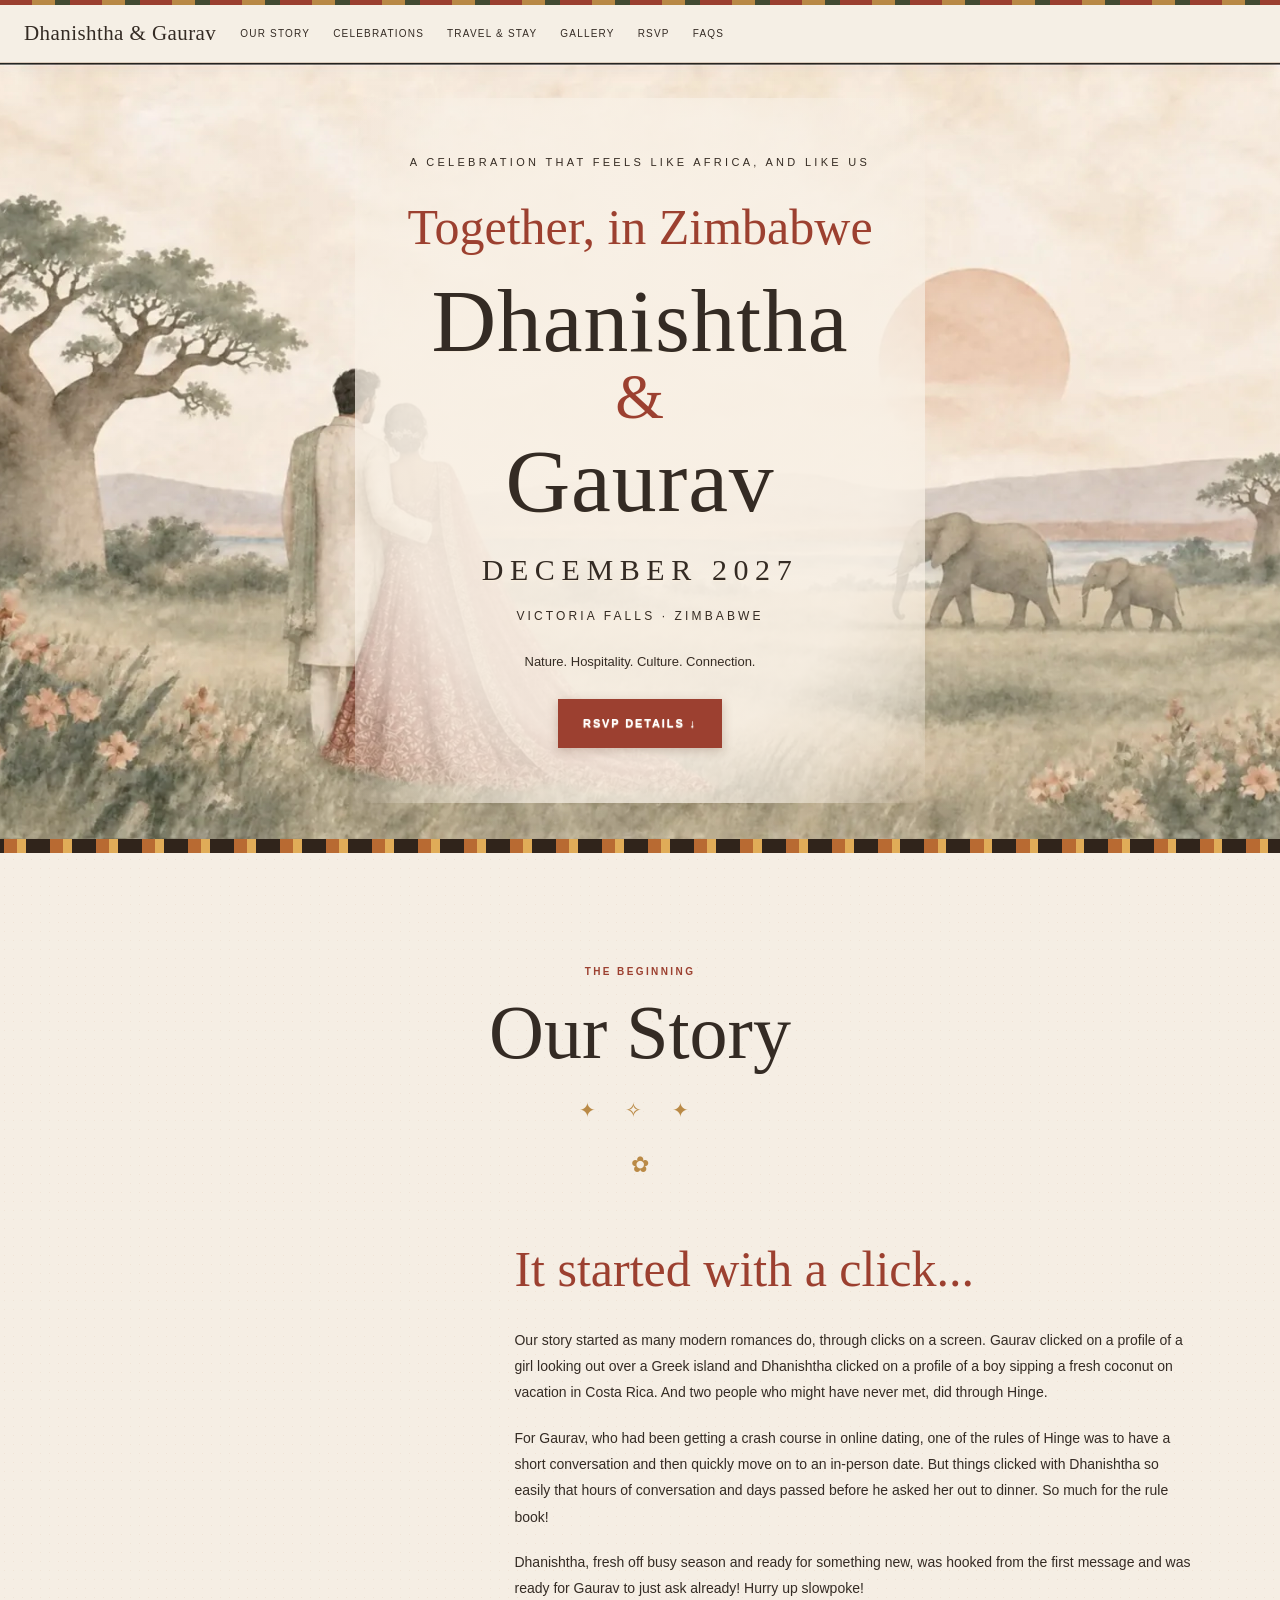
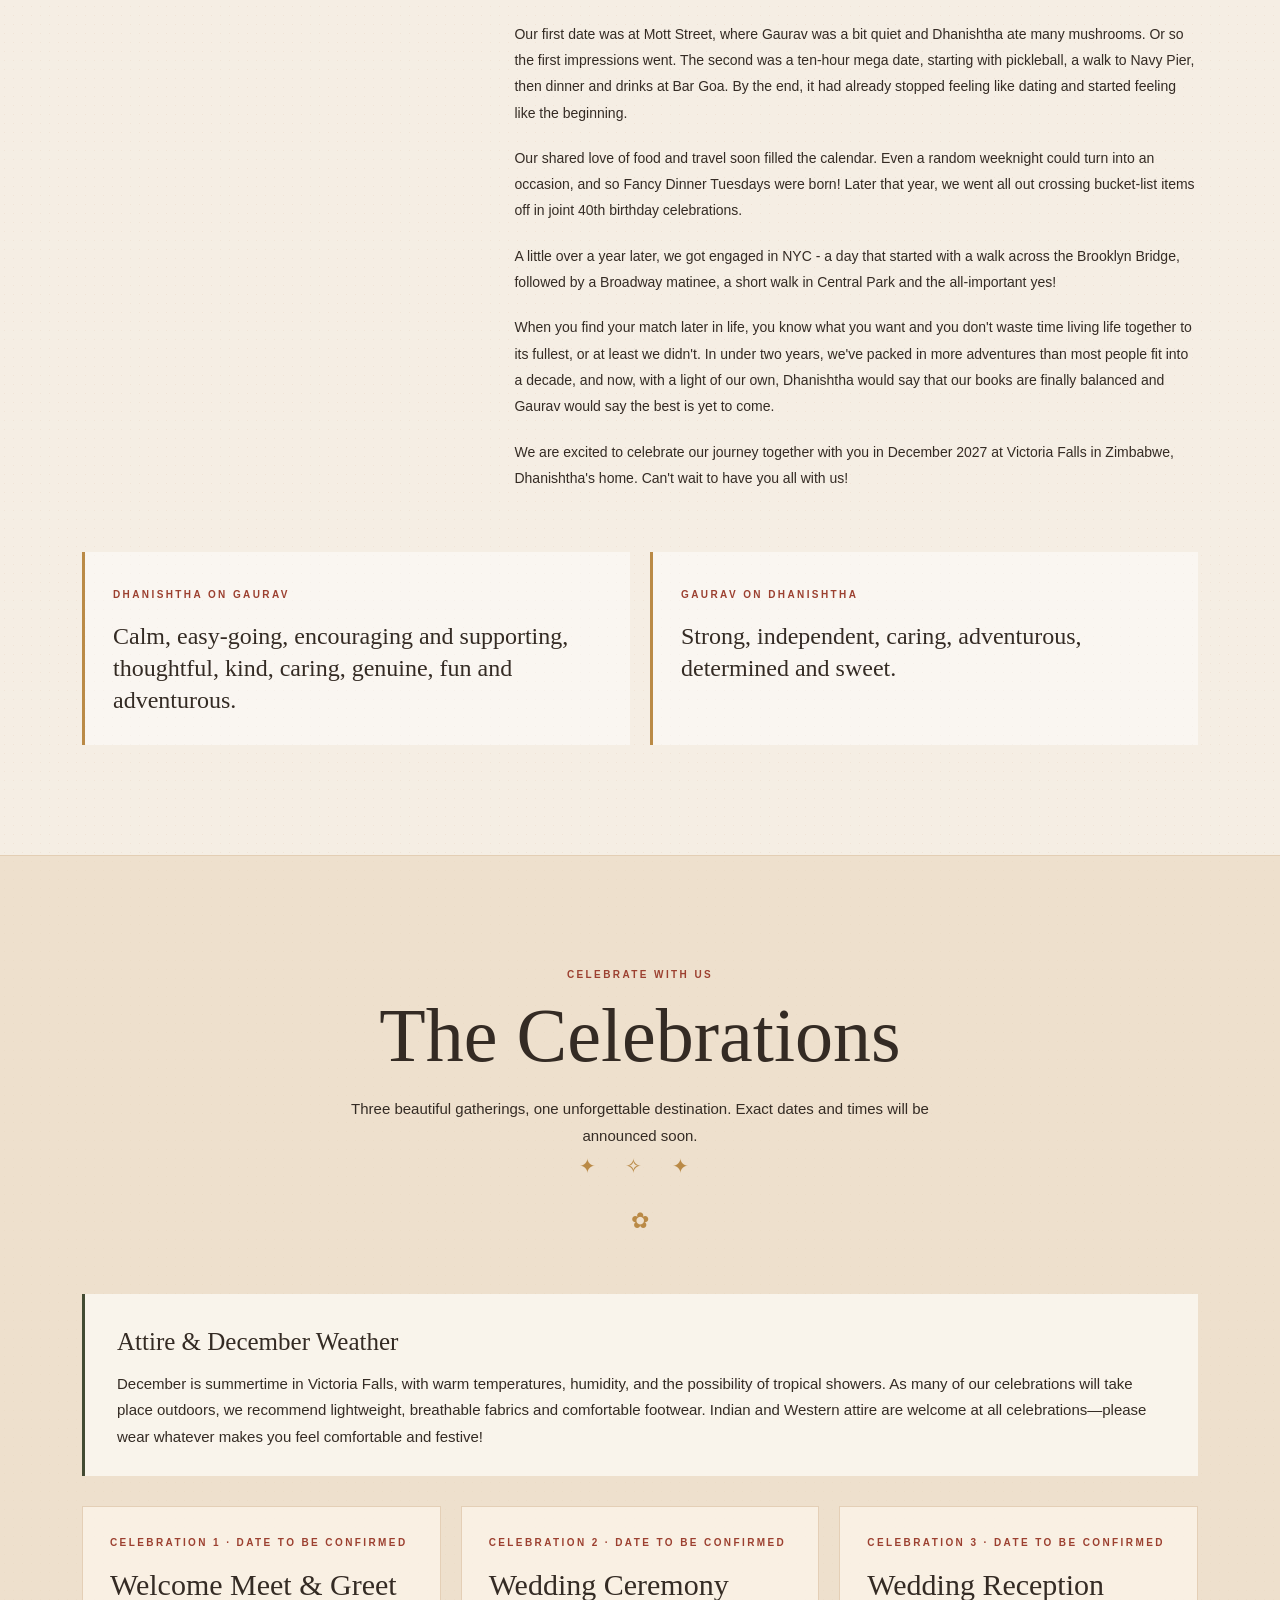
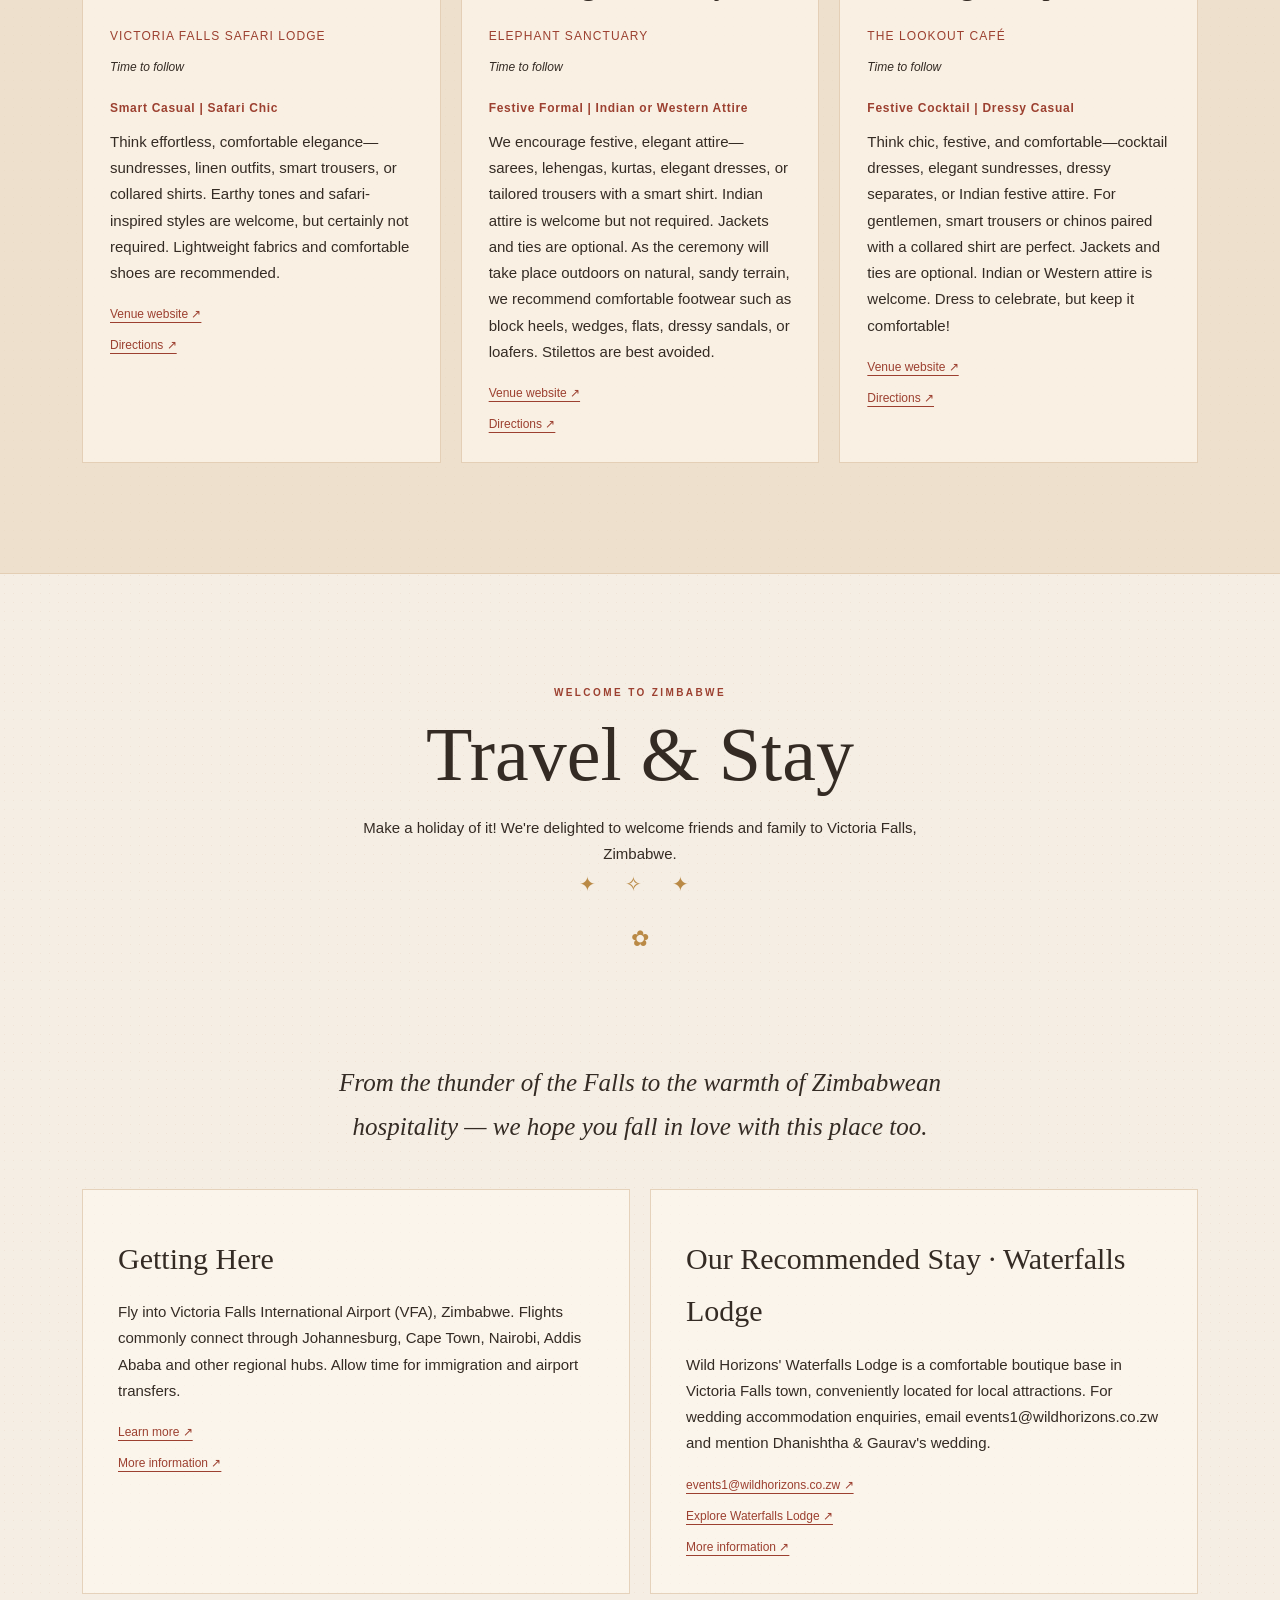
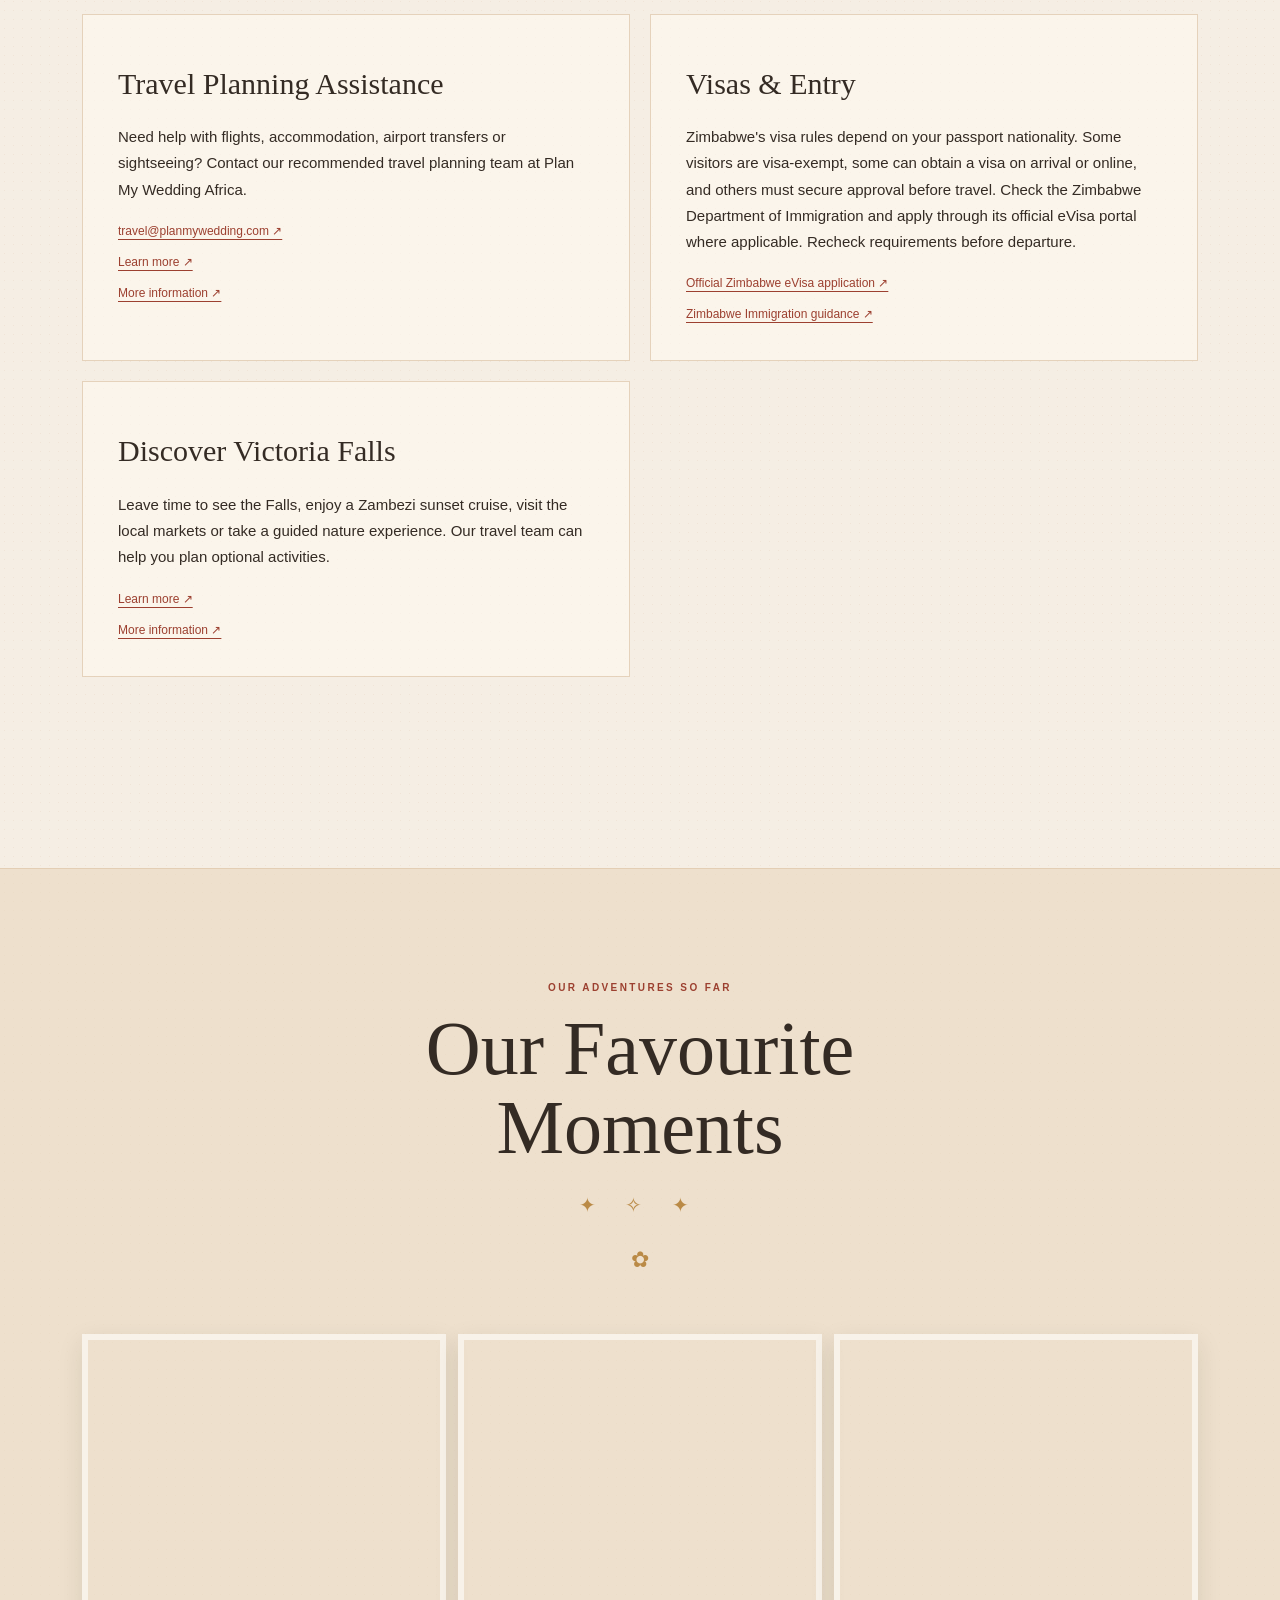
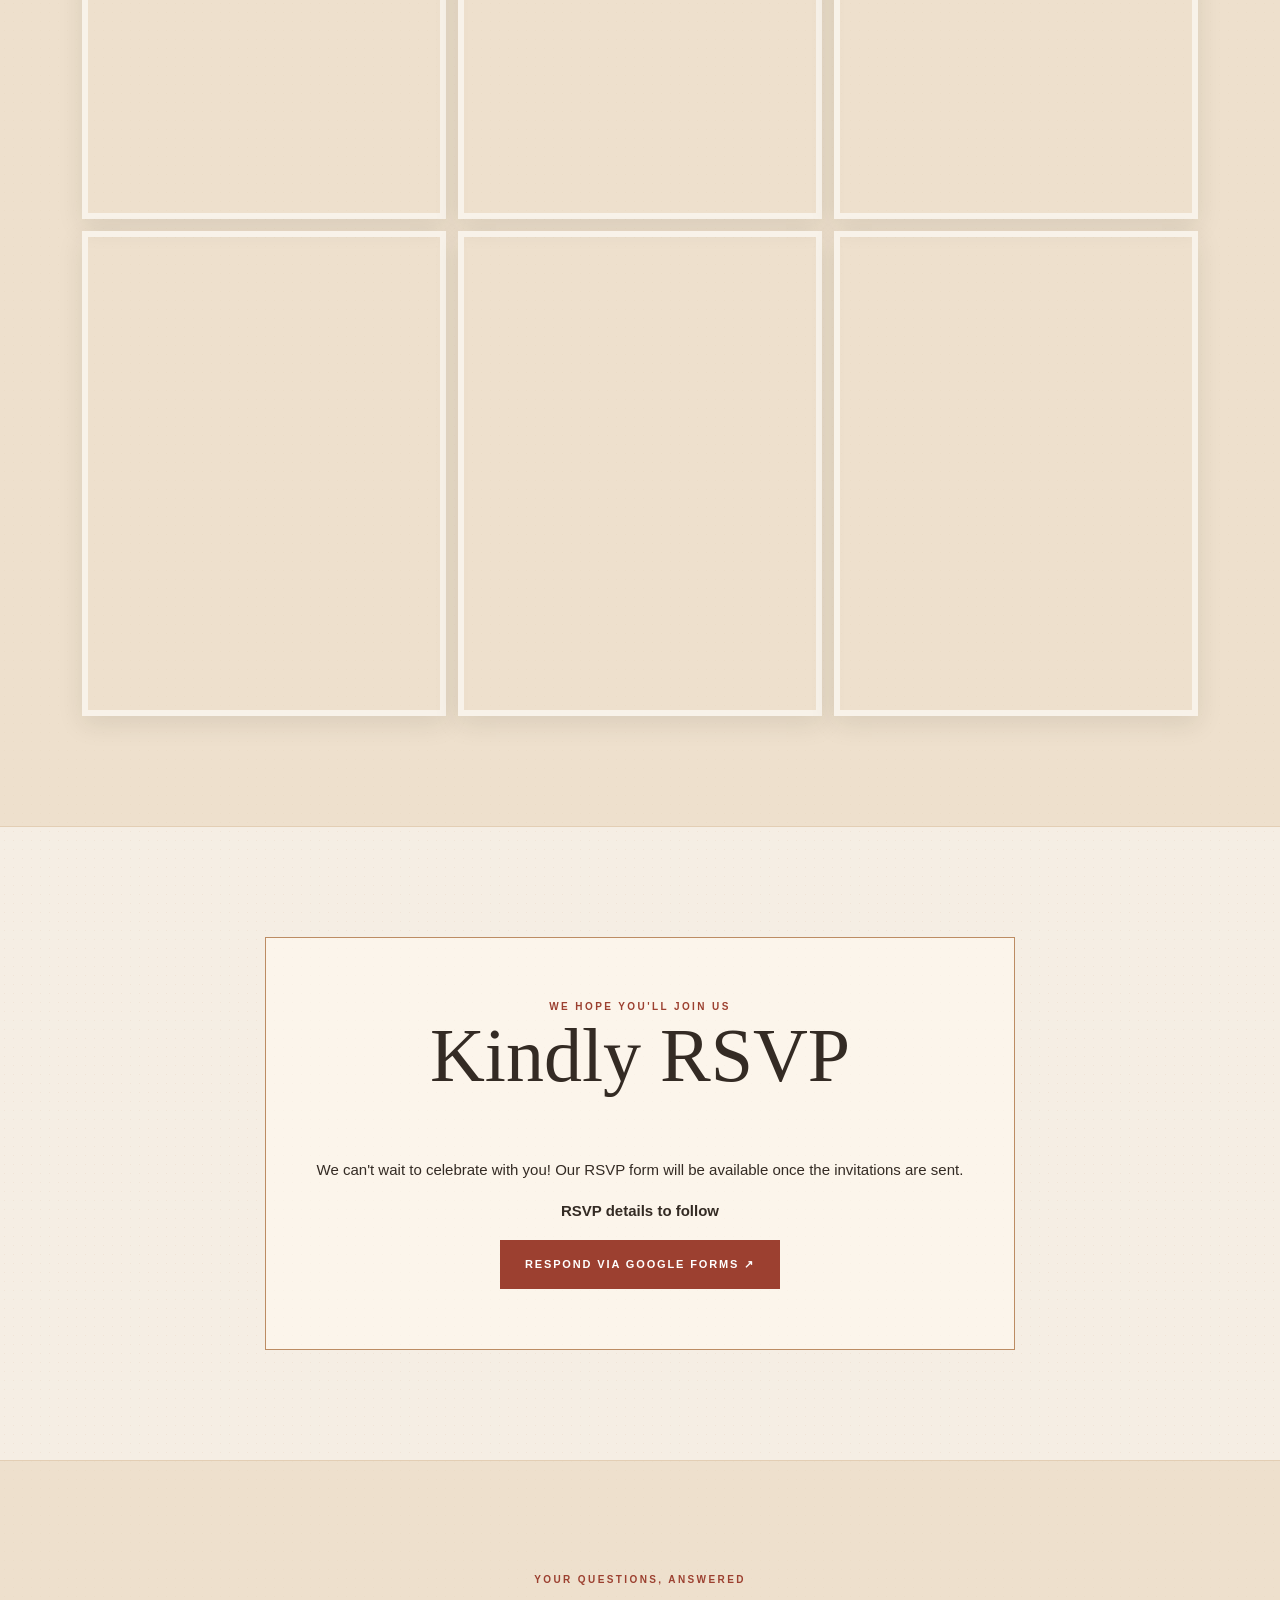
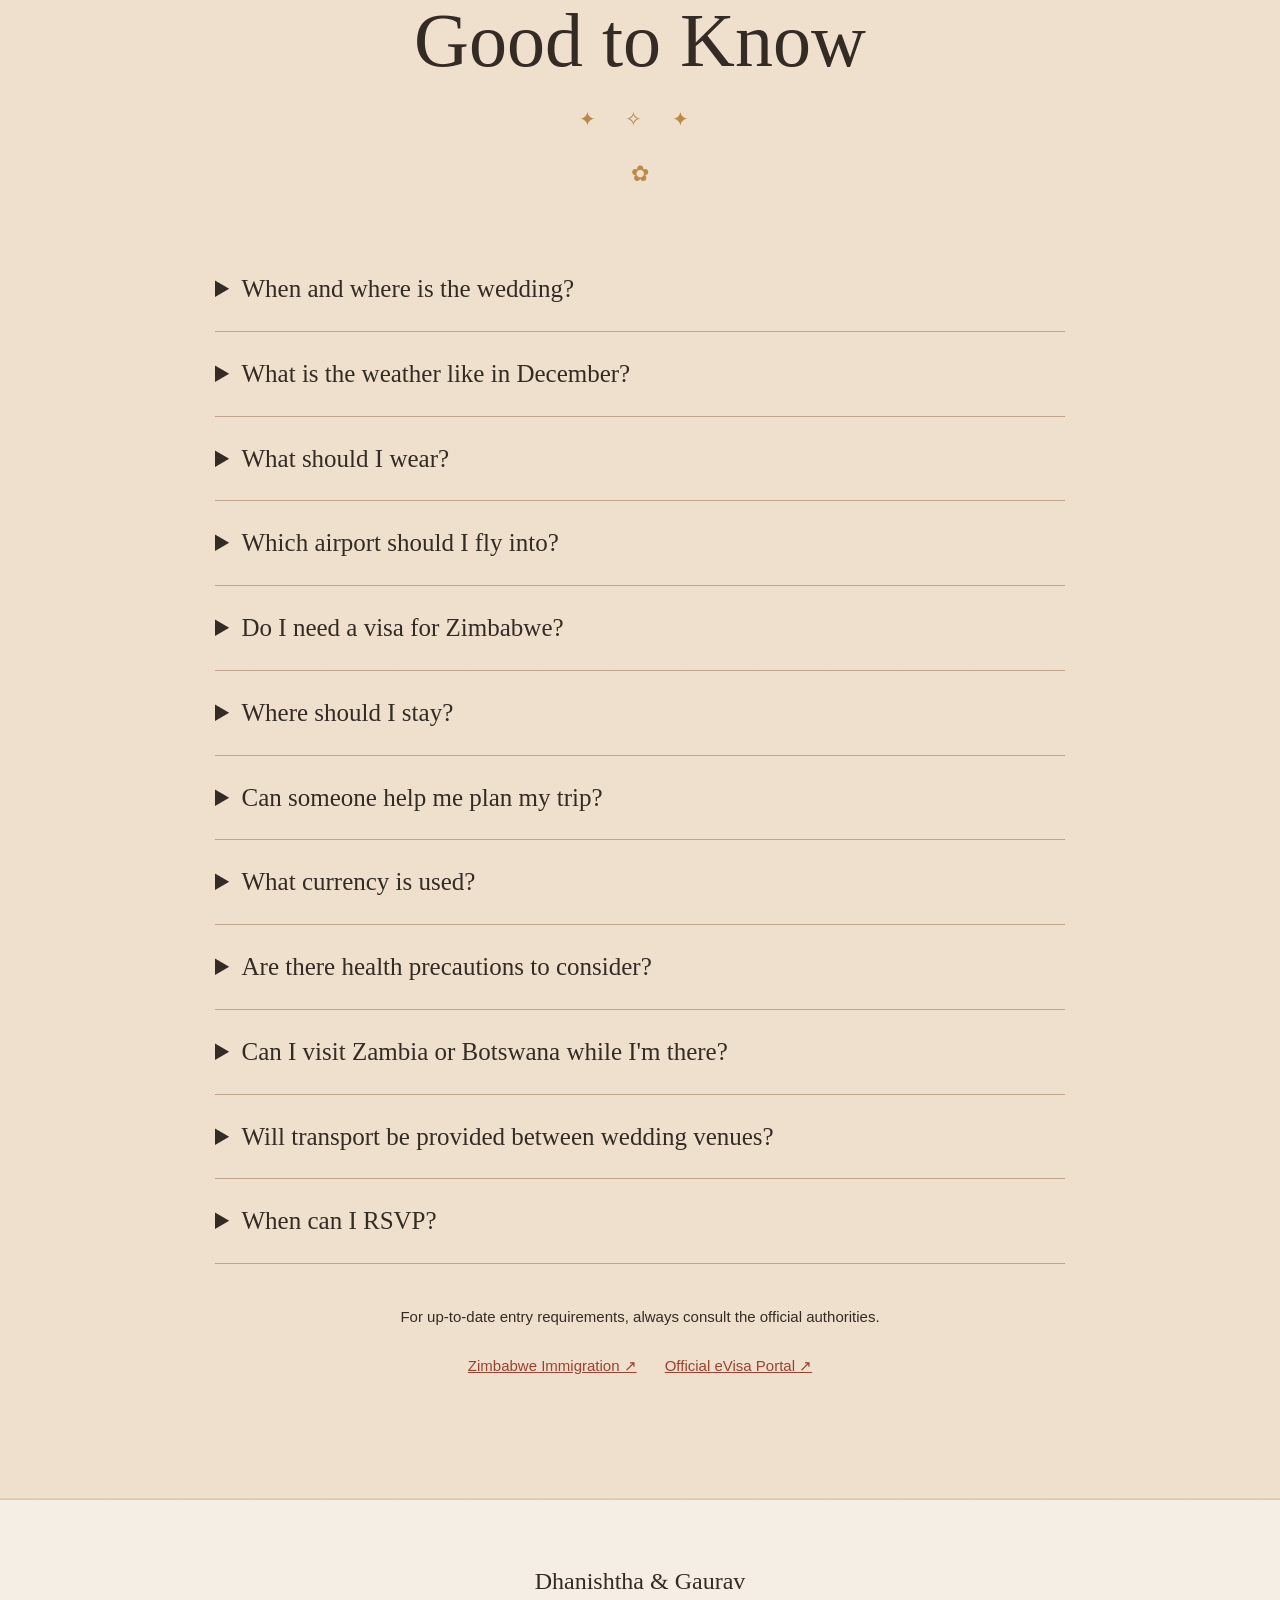
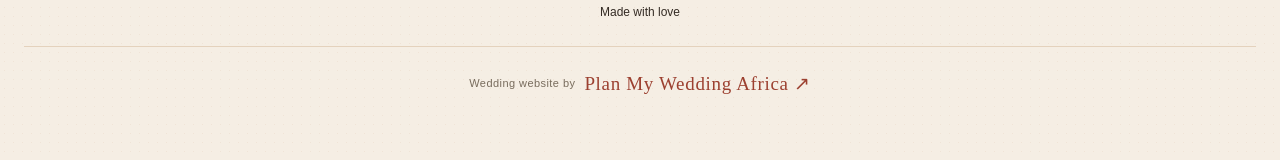
==== couples/dhanishtha-gaurav/index.html @ fd77cb19 "Create wedding website landing page for Dhanishtha and Gaurav This HTML file serves as a landing pag" ====
<!doctype html>
<html lang="en">
<head>
  <meta charset="utf-8">

  <meta name="viewport" content="width=device-width, initial-scale=1">

  <title>Dhanishtha &amp; Gaurav | December 2027</title>

  <meta name="description"
        content="Join Dhanishtha & Gaurav for their wedding celebrations in Victoria Falls, Zimbabwe · December 2027.">

  <!-- WhatsApp / Facebook / Social Preview -->
  <meta property="og:type" content="website">

  <meta property="og:title"
        content="Dhanishtha &amp; Gaurav">

  <meta property="og:description"
        content="December 2027 · Victoria Falls, Zimbabwe · We can't wait to celebrate with you.">

  <meta property="og:url"
        content="https://diellezw.github.io/wedding-websites/couples/dhanishtha-gaurav/">

  <meta property="og:image"
        content="https://diellezw.github.io/wedding-websites/couples/dhanishtha-gaurav/images/whatsapp-preview.png">

  <meta property="og:image:width" content="1200">
  <meta property="og:image:height" content="630">
  <meta property="og:image:type" content="image/png">

  <!-- Other Social Platforms -->
  <meta name="twitter:card" content="summary_large_image">

  <meta name="twitter:title"
        content="Dhanishtha &amp; Gaurav">

  <meta name="twitter:description"
        content="December 2027 · Victoria Falls, Zimbabwe · We can't wait to celebrate with you.">

  <meta name="twitter:image"
        content="https://diellezw.github.io/wedding-websites/couples/dhanishtha-gaurav/images/whatsapp-preview.png">

  <!-- Redirect guests to the full wedding website -->
  <meta http-equiv="refresh"
        content="0; url=../../?client=dhanishtha-gaurav">

  <link rel="canonical"
        href="https://diellezw.github.io/wedding-websites/?client=dhanishtha-gaurav">

</head>

<body>

  <p>
    Opening Dhanishtha &amp; Gaurav's wedding website…
  </p>

  <p>
    <a href="../../?client=dhanishtha-gaurav">
      Click here if you are not redirected automatically.
    </a>
  </p>

</body>
</html>
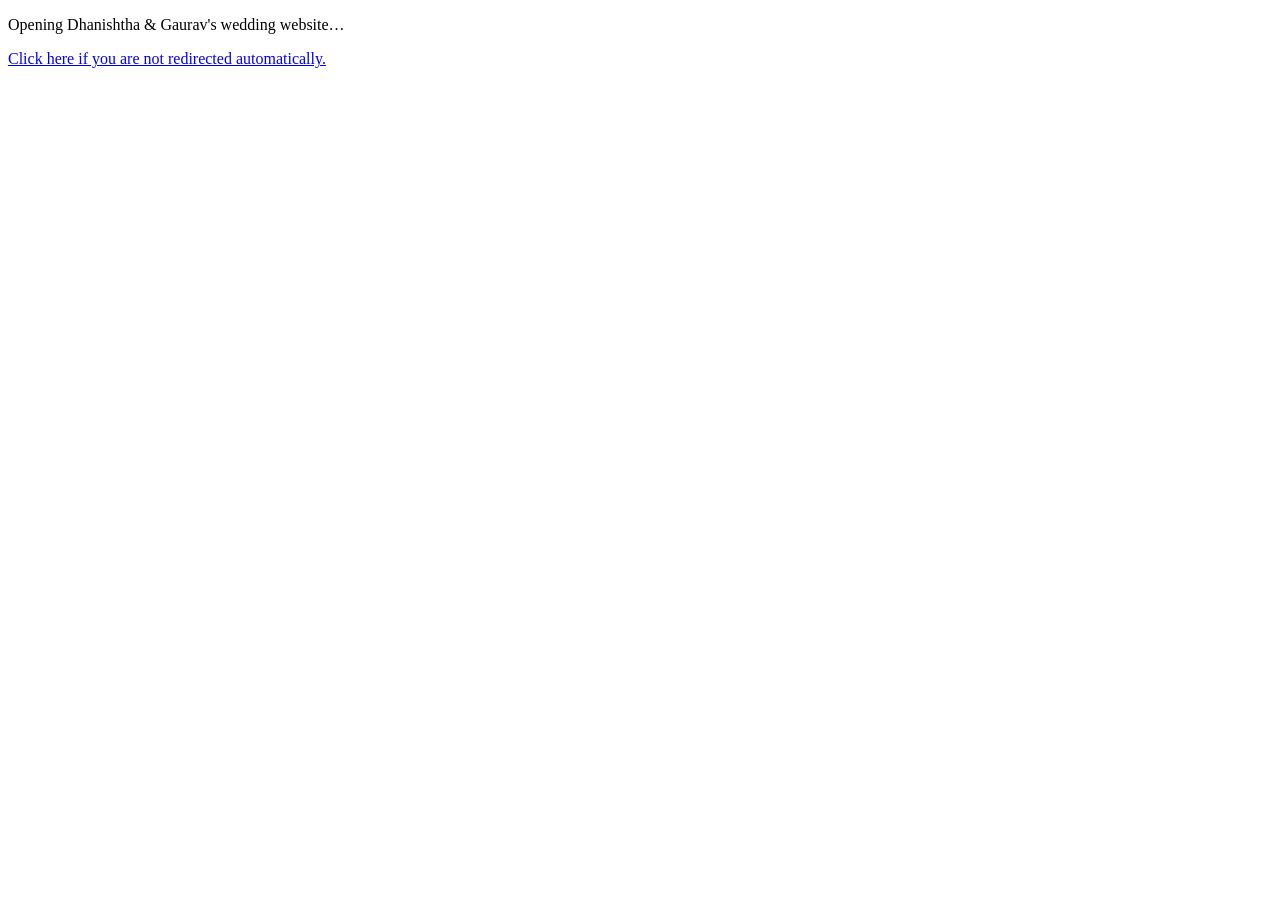
==== commit 0e6920ab: "Update redirect delay for wedding website Changed redirect delay from 0 to 2 seconds for guests." ====
--- a/couples/dhanishtha-gaurav/index.html
+++ b/couples/dhanishtha-gaurav/index.html
@@ -43,7 +43,7 @@
 
   <!-- Redirect guests to the full wedding website -->
   <meta http-equiv="refresh"
-        content="0; url=../../?client=dhanishtha-gaurav">
+        content="2; url=../../?client=dhanishtha-gaurav">
 
   <link rel="canonical"
         href="https://diellezw.github.io/wedding-websites/?client=dhanishtha-gaurav">
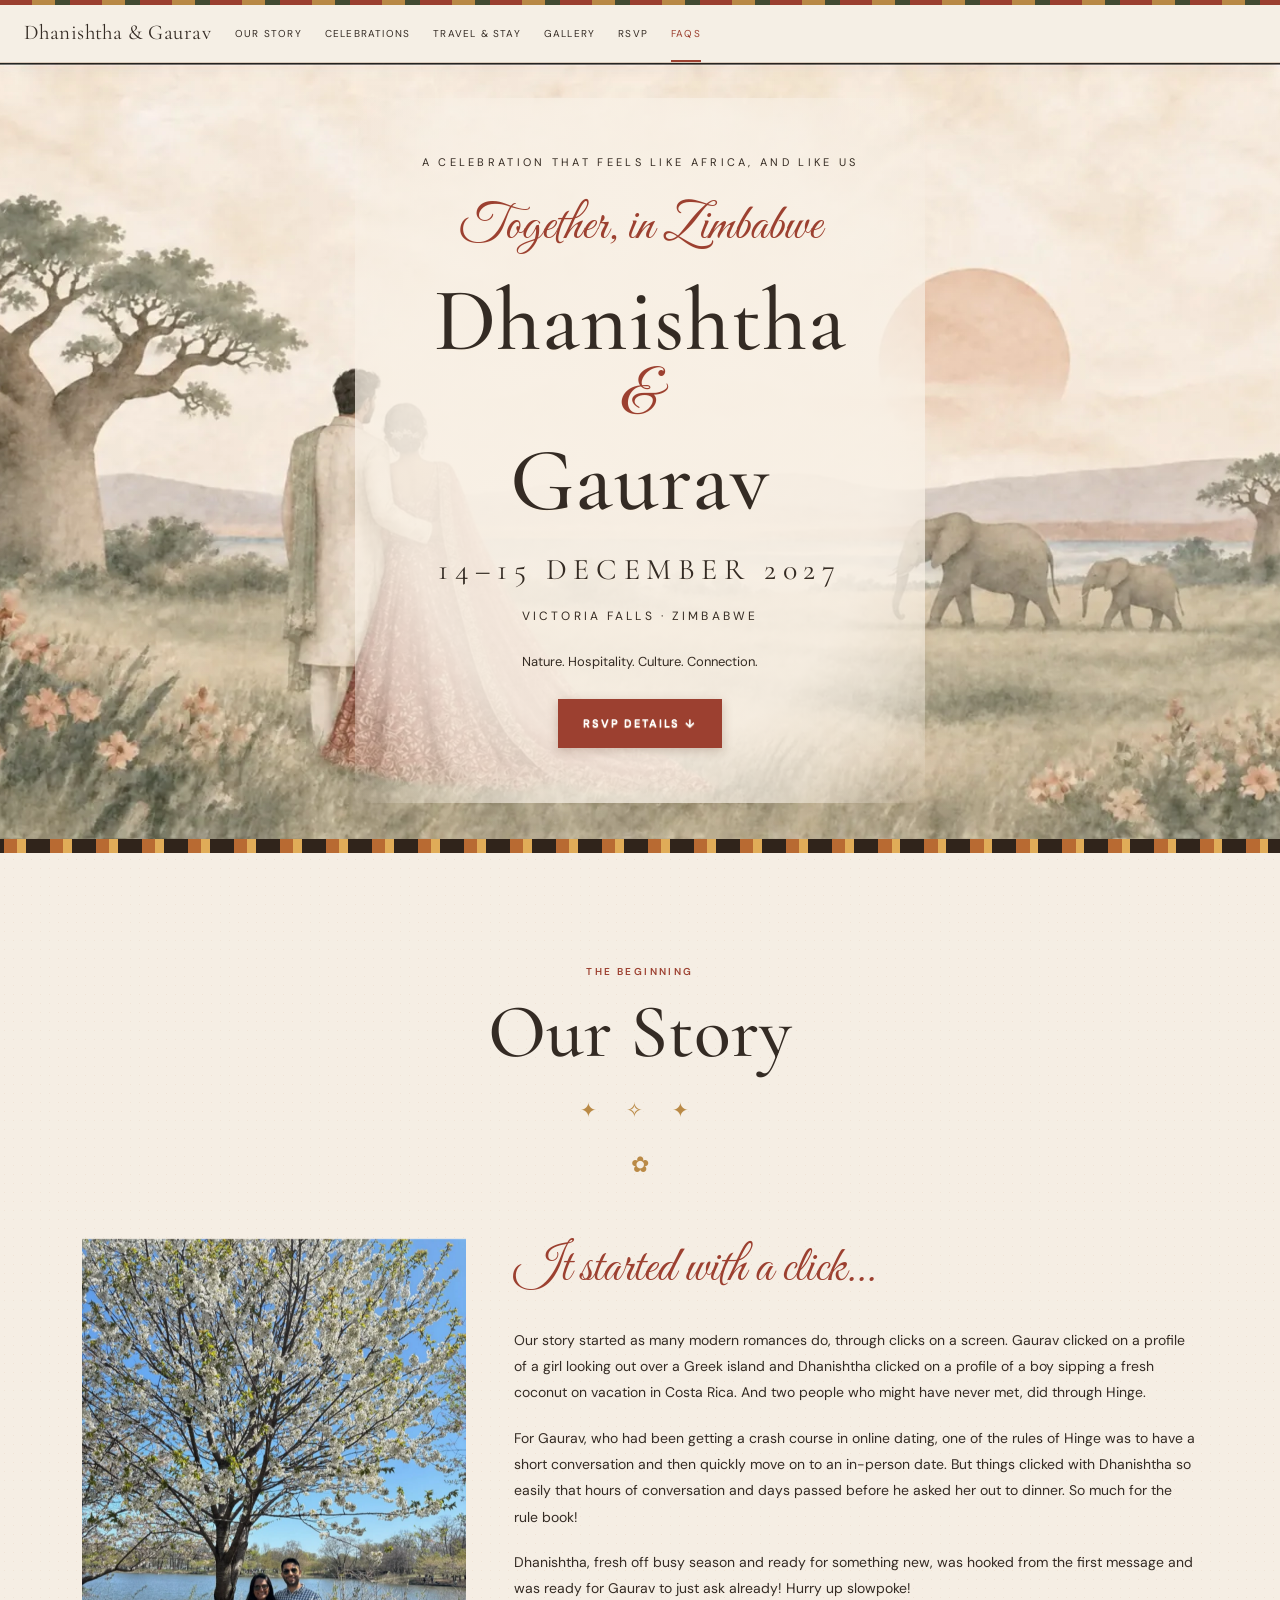
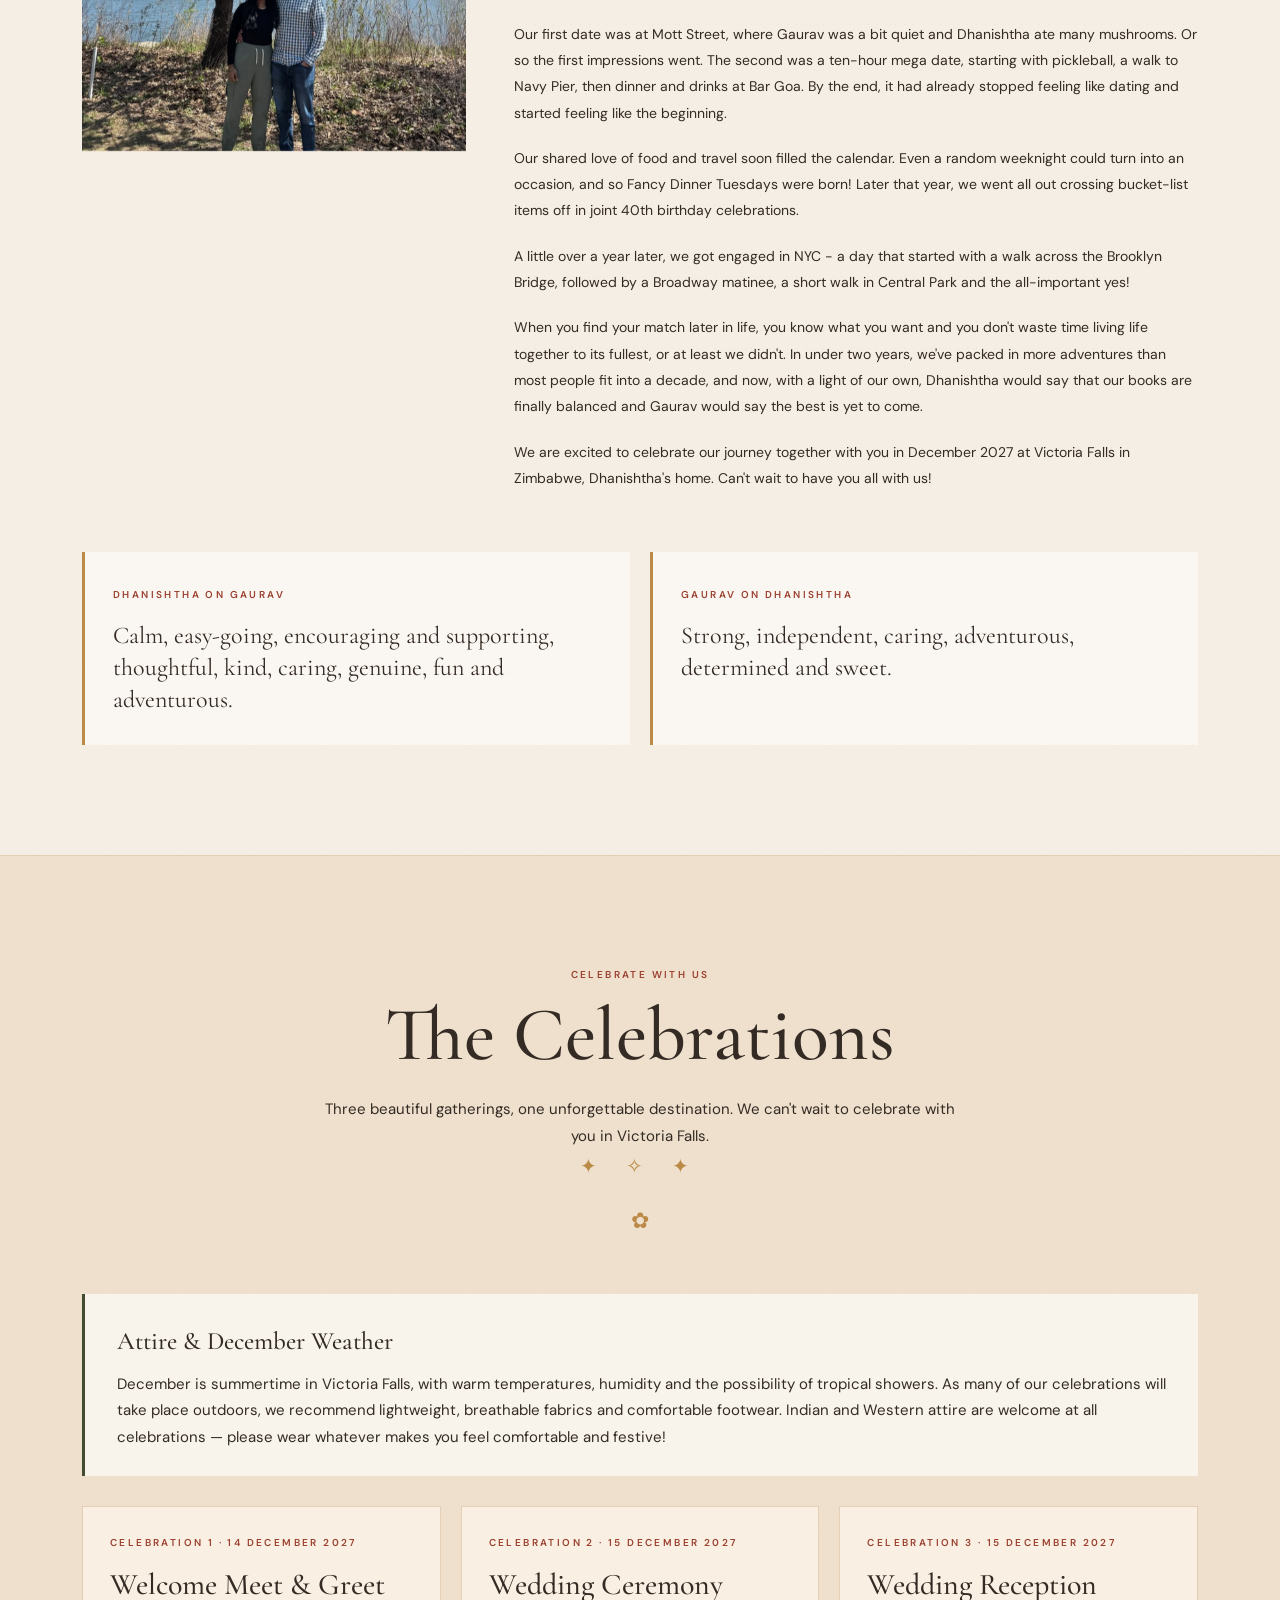
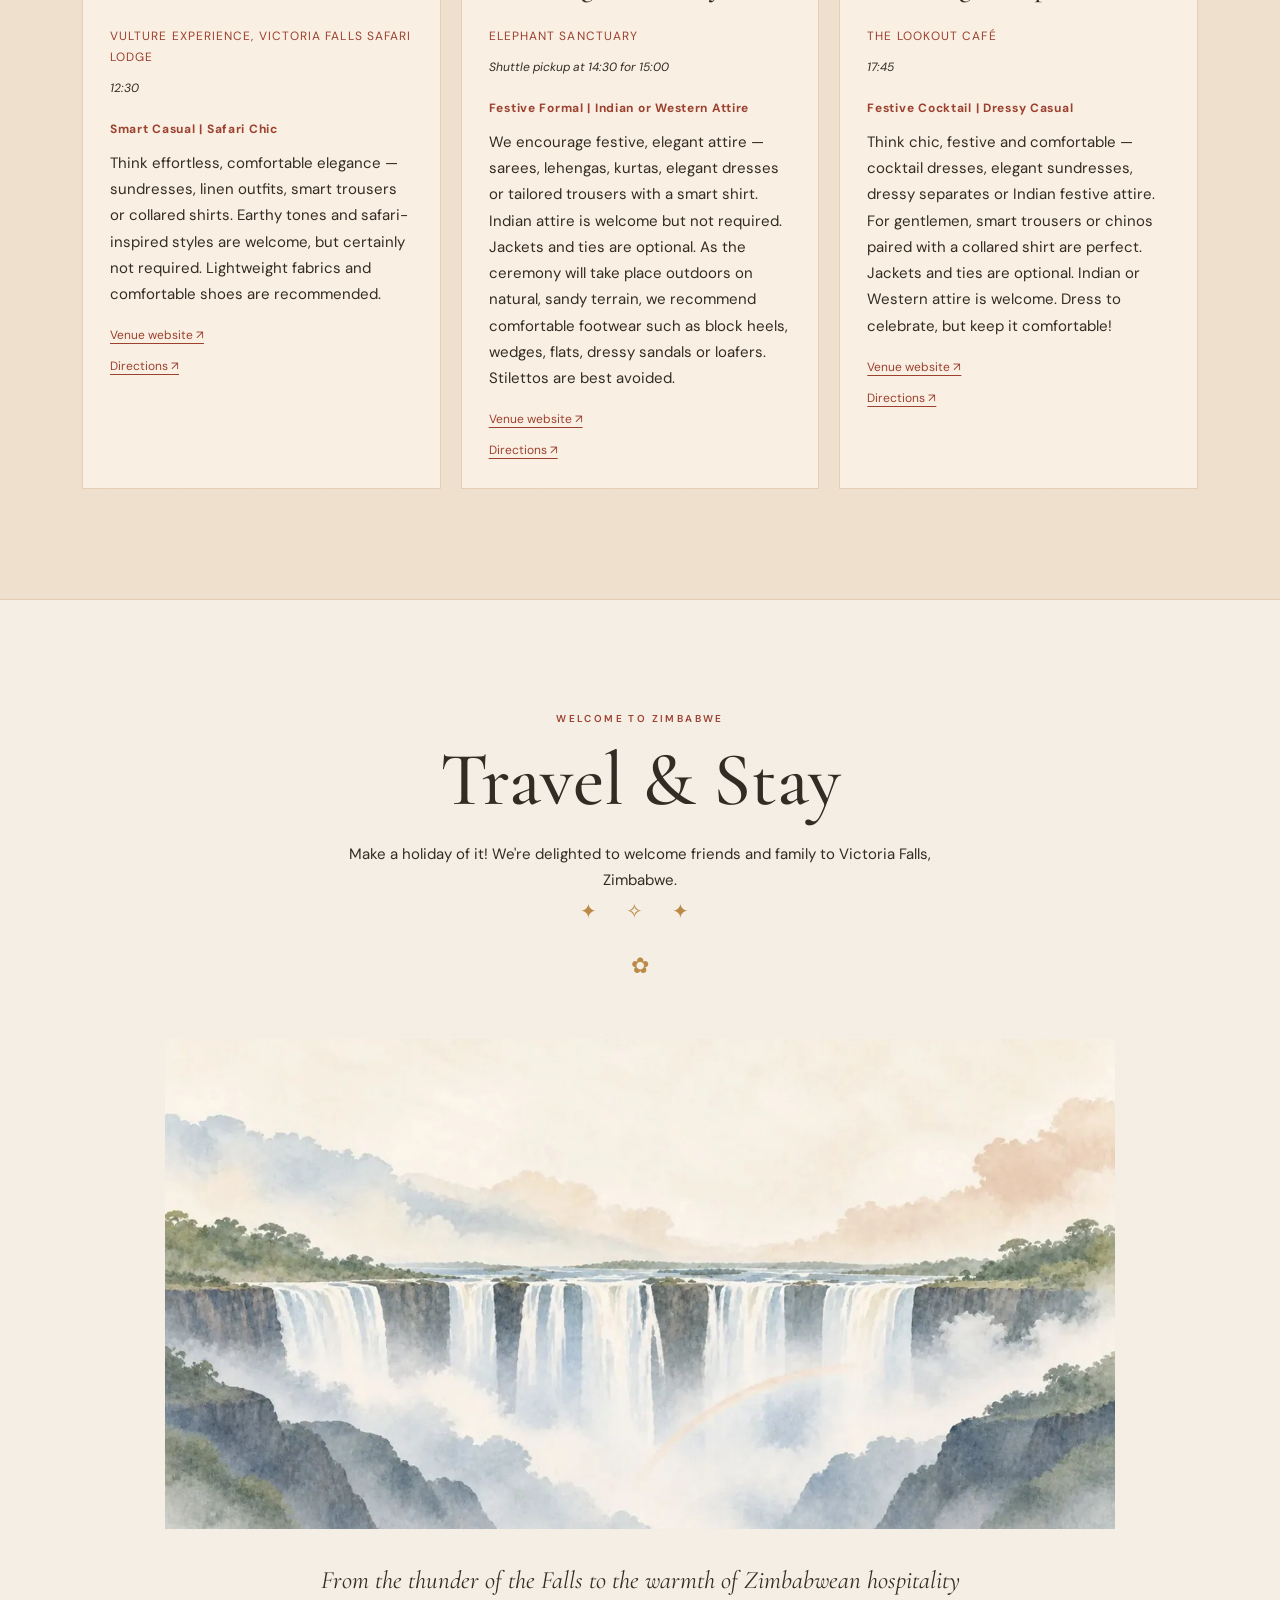
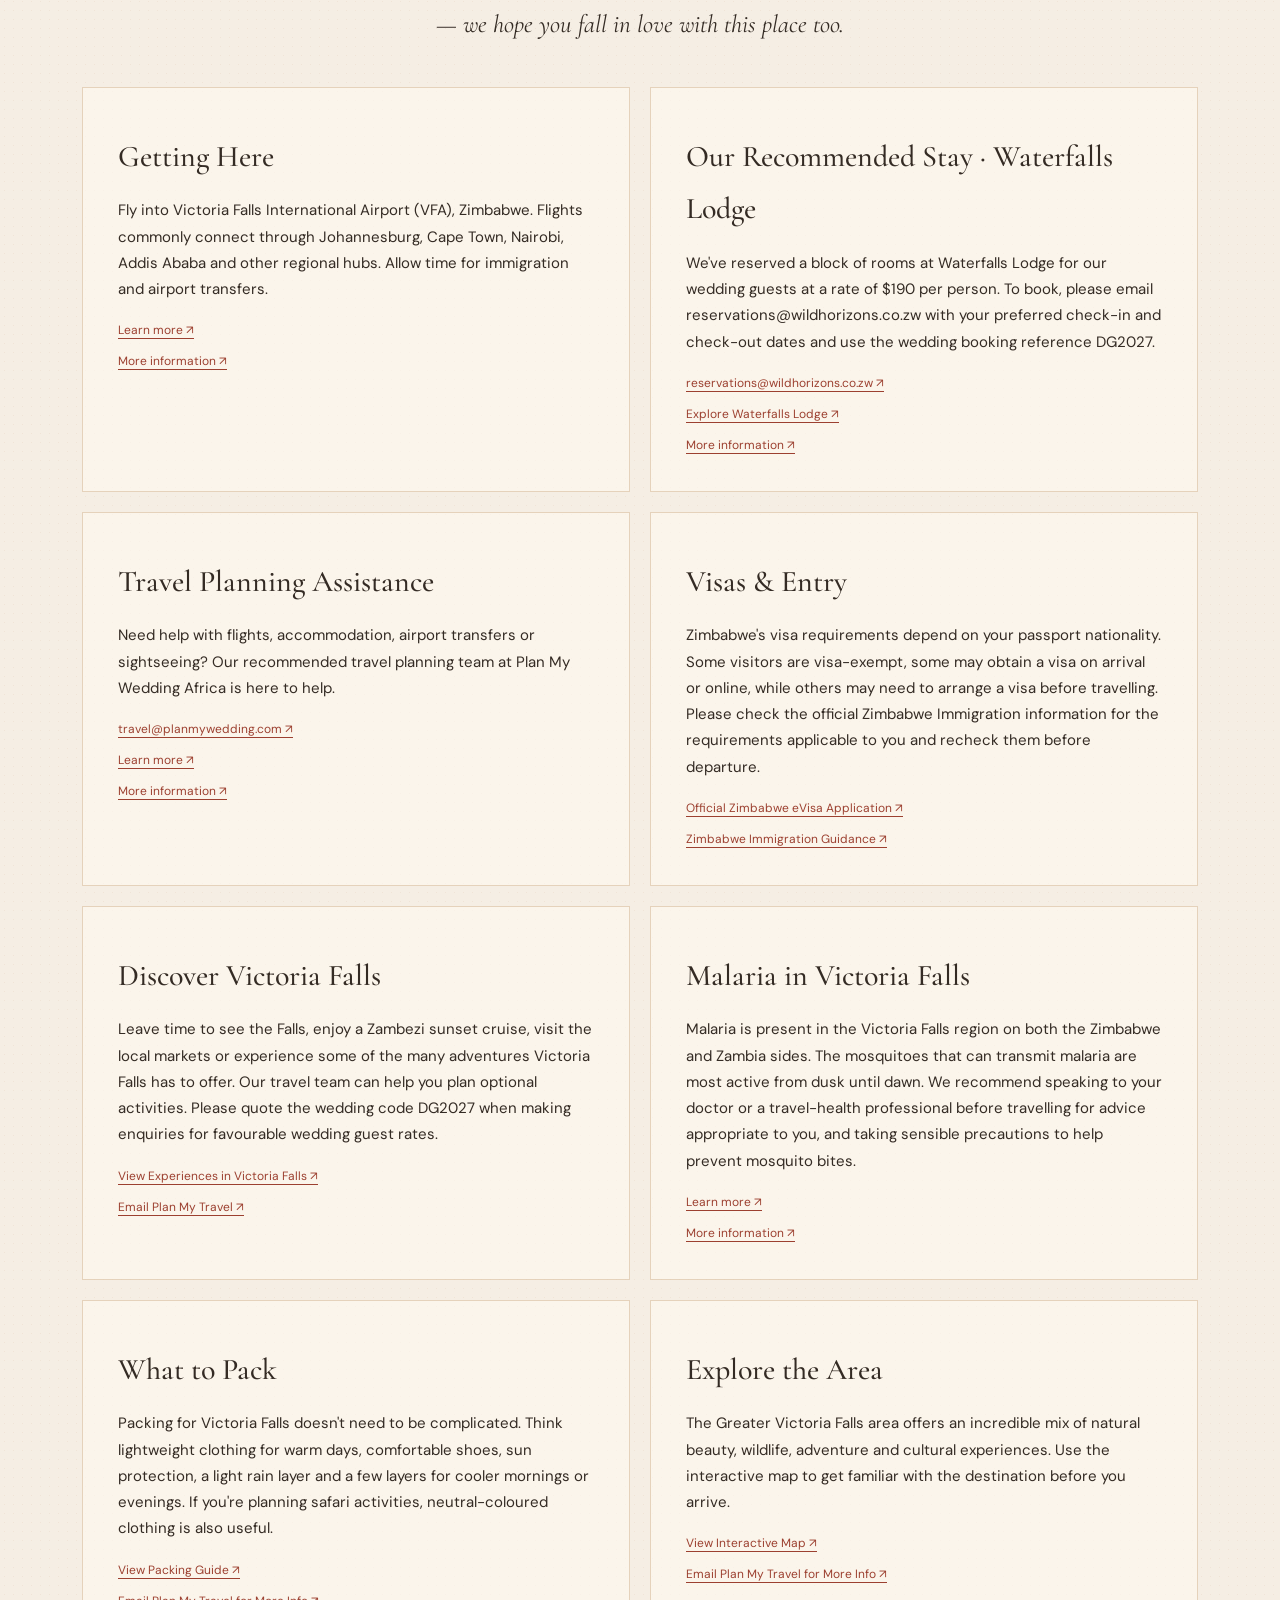
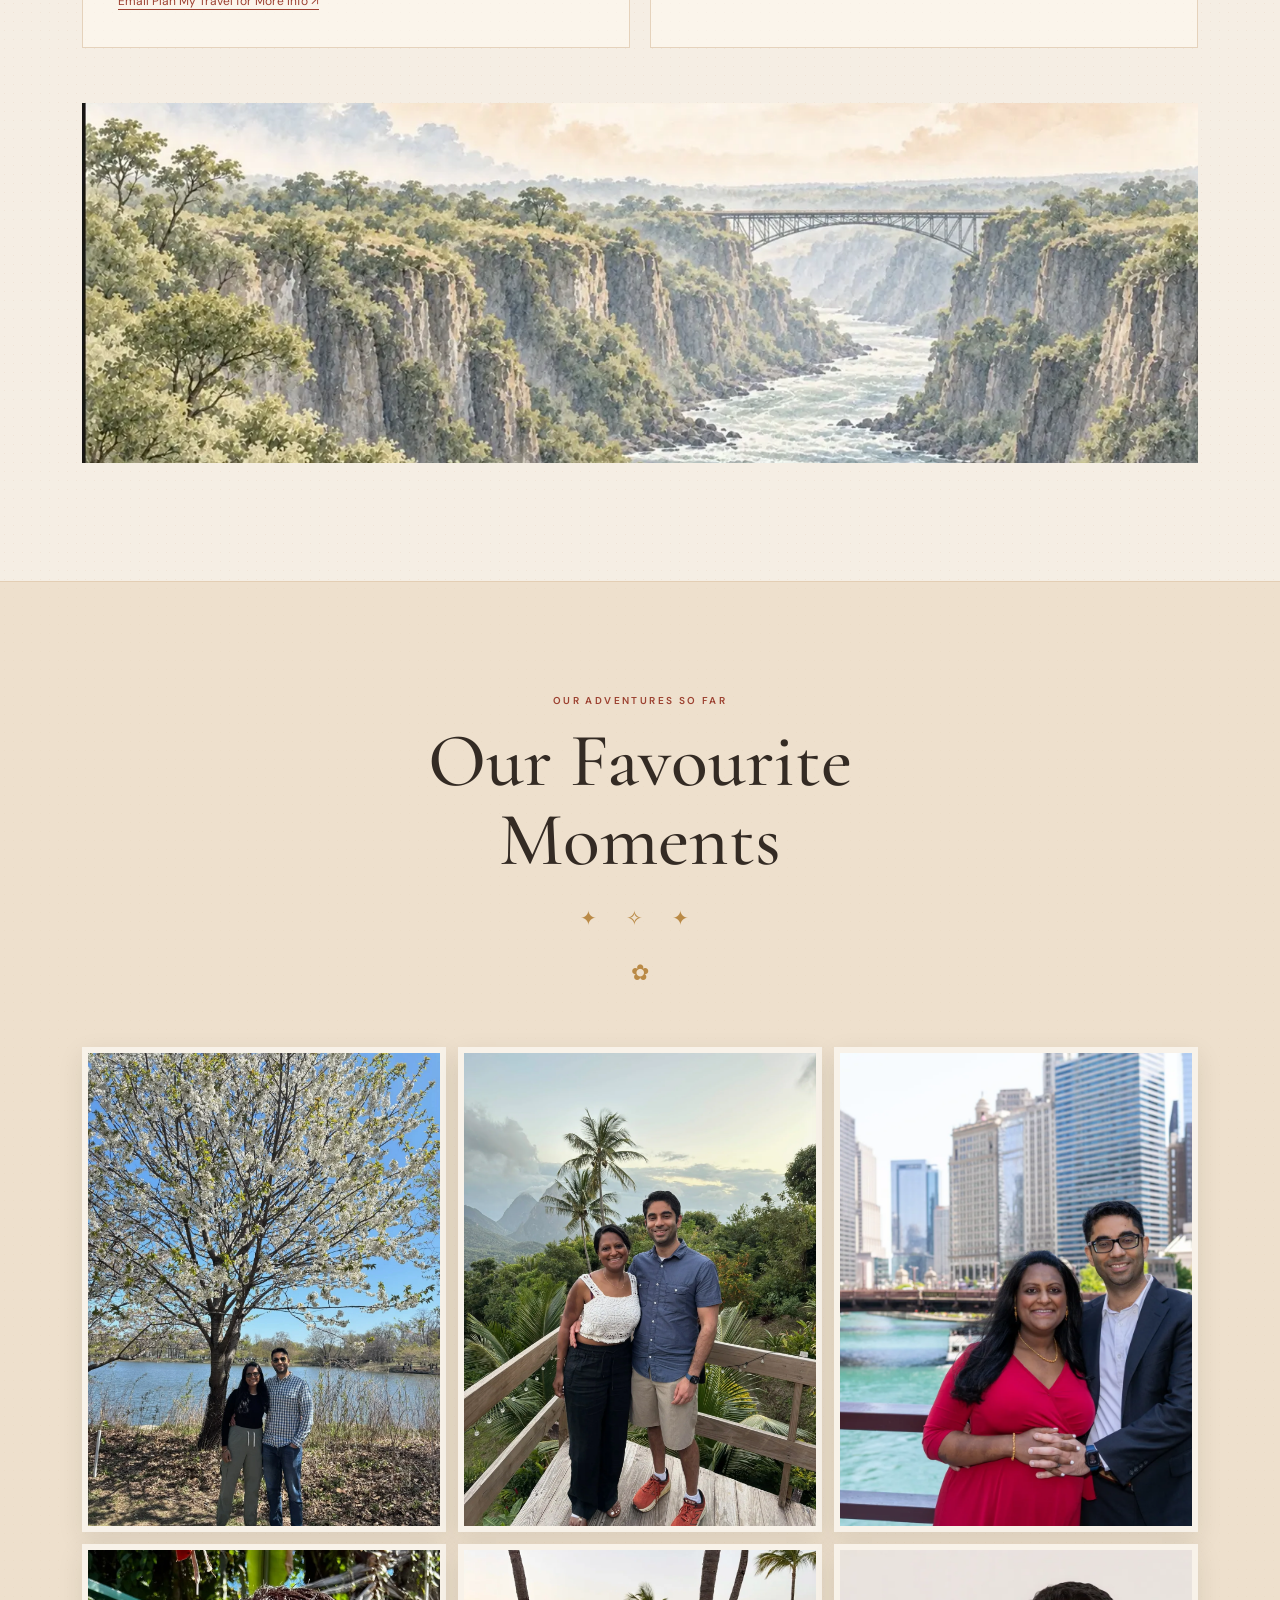
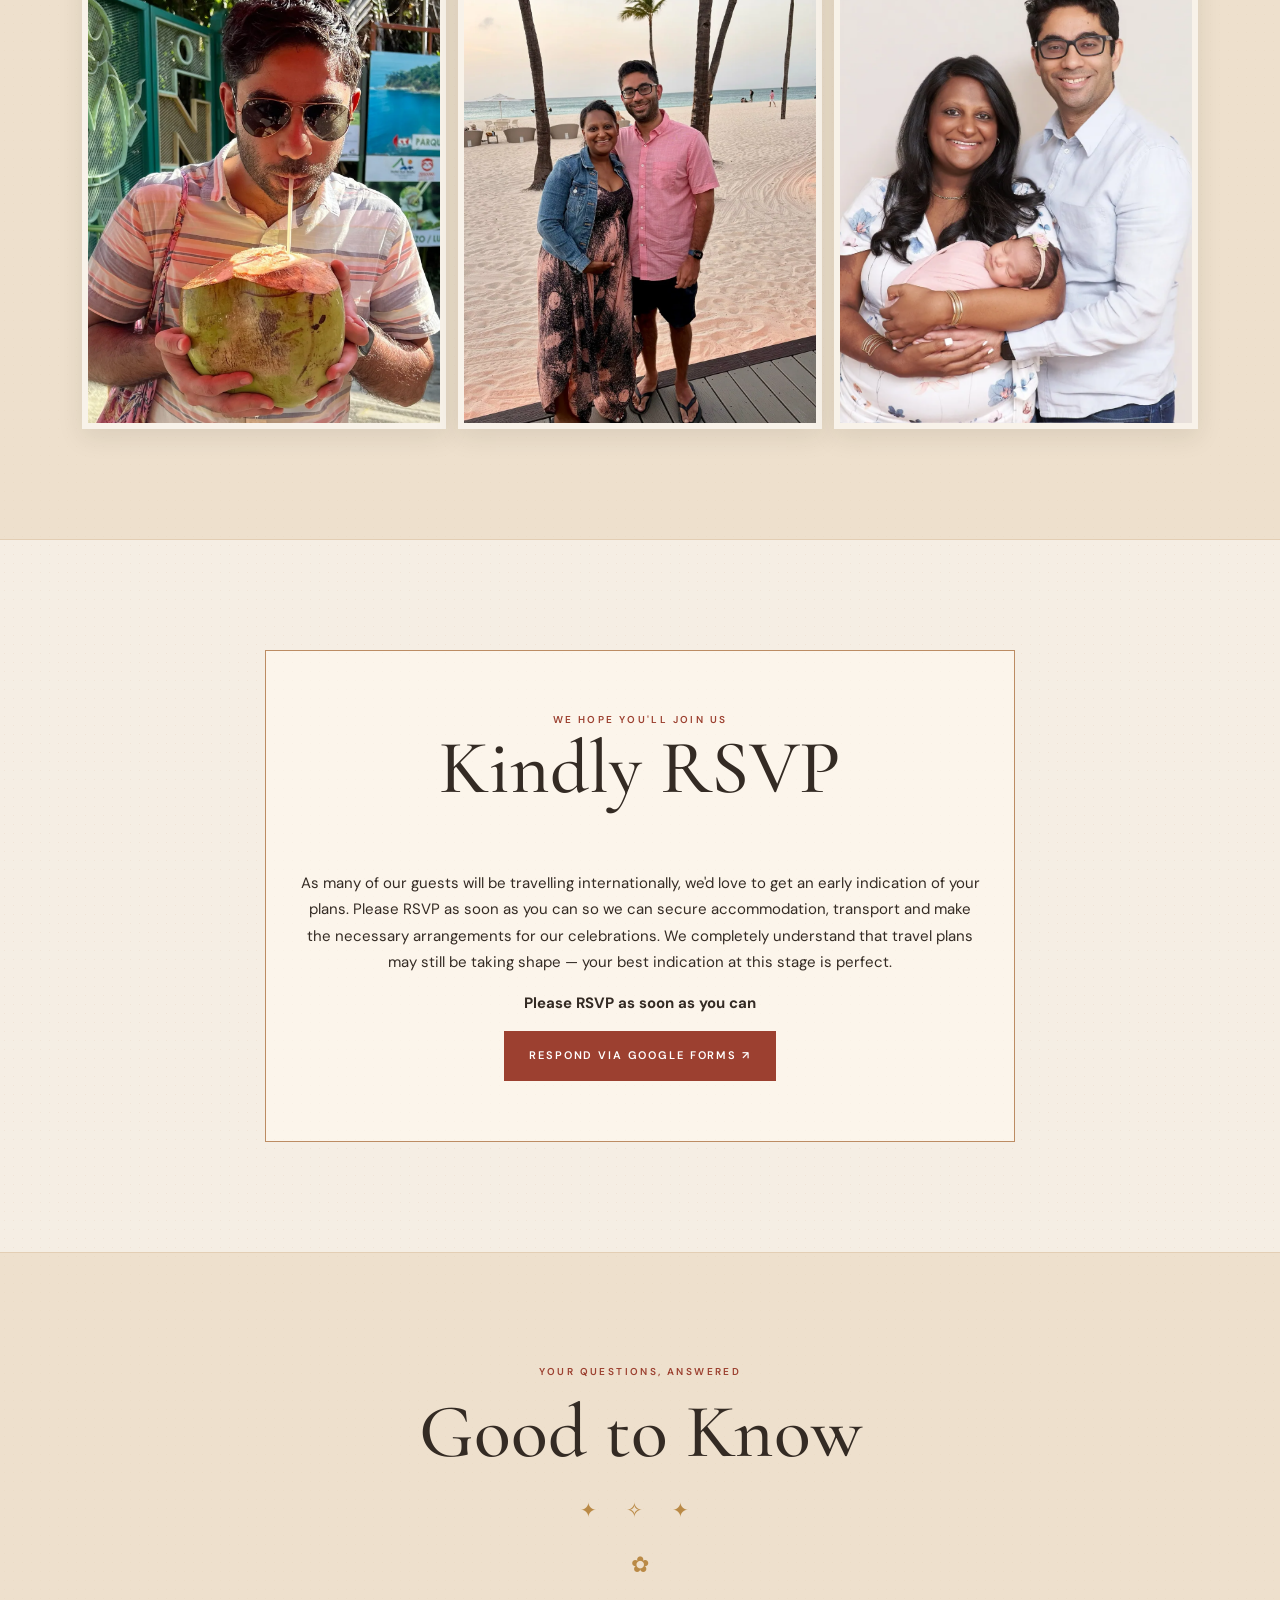
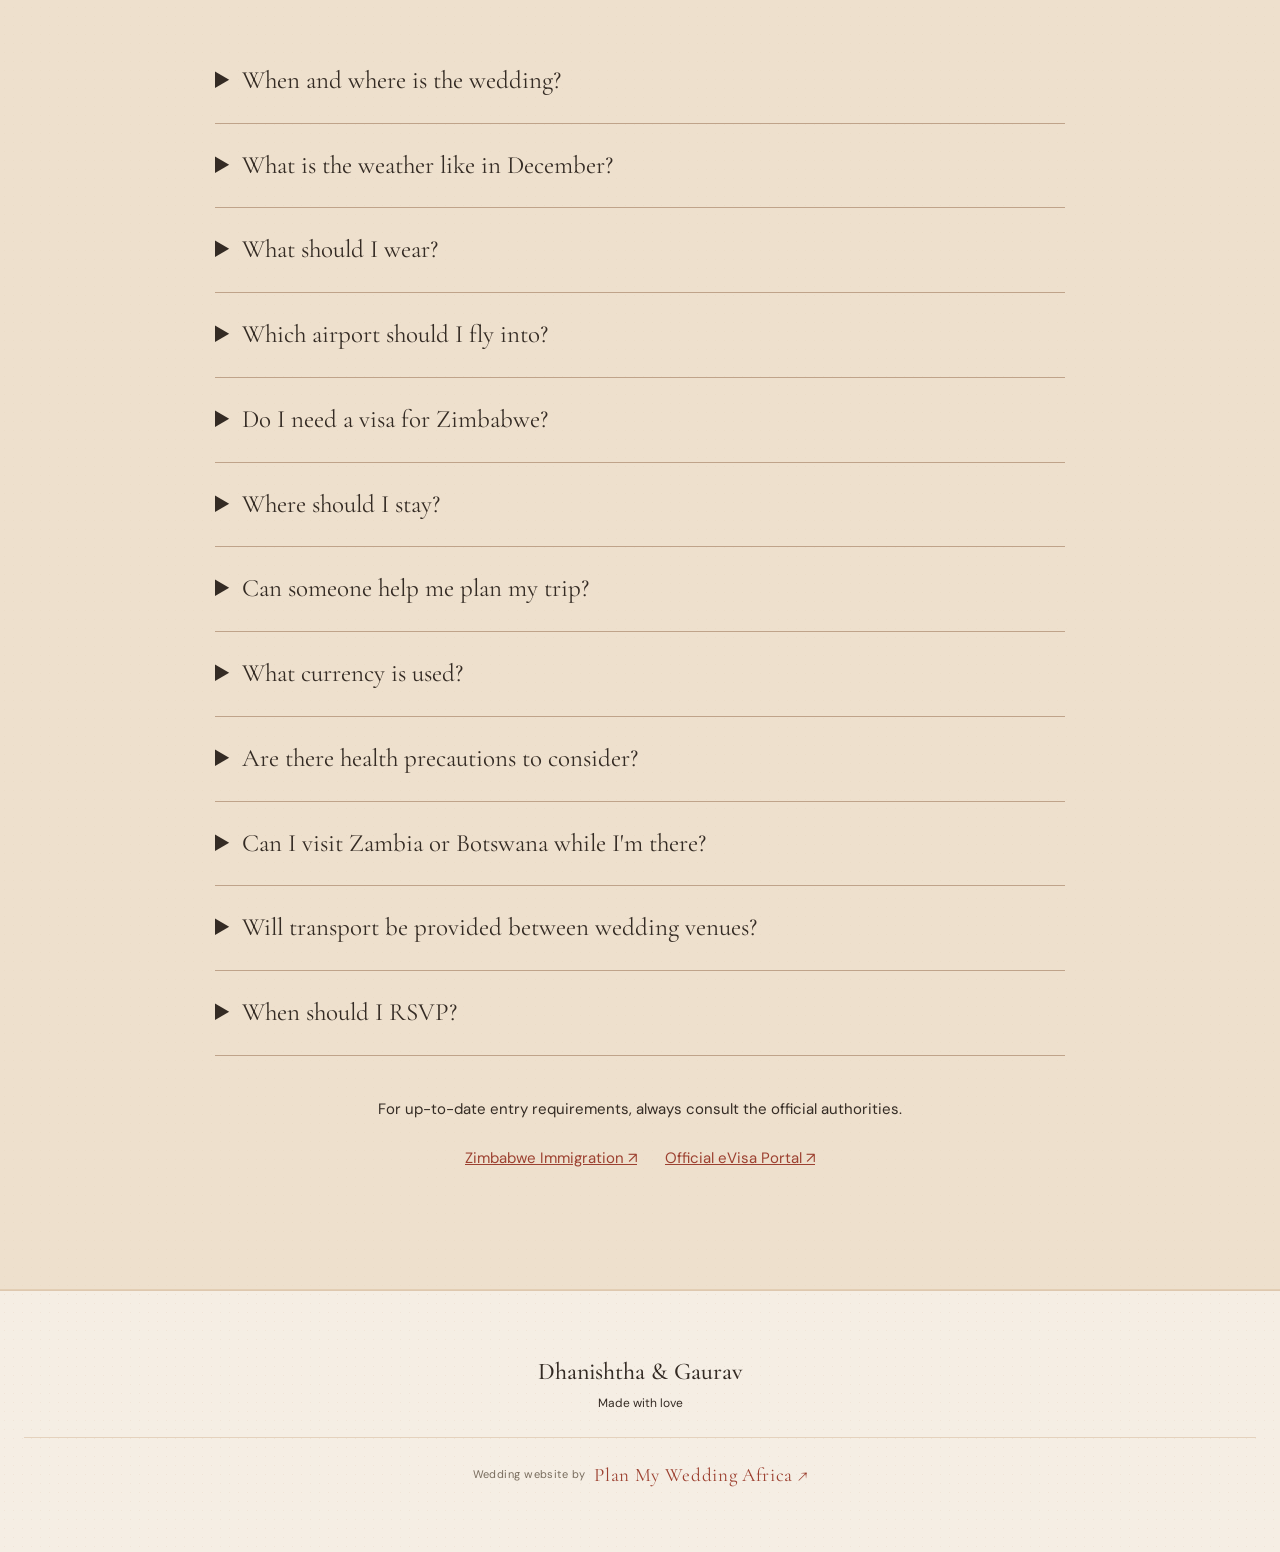
==== commit 95f090f4: "Modify index.html for Dhanishtha and Gaurav Updated wedding website metadata and links." ====
--- a/couples/dhanishtha-gaurav/index.html
+++ b/couples/dhanishtha-gaurav/index.html
@@ -1,8 +1,8 @@
+
 <!doctype html>
 <html lang="en">
 <head>
   <meta charset="utf-8">
-
   <meta name="viewport" content="width=device-width, initial-scale=1">
 
   <title>Dhanishtha &amp; Gaurav | December 2027</title>
@@ -10,57 +10,84 @@
   <meta name="description"
         content="Join Dhanishtha & Gaurav for their wedding celebrations in Victoria Falls, Zimbabwe · December 2027.">
 
+  <meta name="theme-color" content="#f6ecdc">
+
   <!-- WhatsApp / Facebook / Social Preview -->
   <meta property="og:type" content="website">
-
-  <meta property="og:title"
-        content="Dhanishtha &amp; Gaurav">
-
+  <meta property="og:title" content="Dhanishtha &amp; Gaurav">
   <meta property="og:description"
         content="December 2027 · Victoria Falls, Zimbabwe · We can't wait to celebrate with you.">
 
   <meta property="og:url"
-        content="https://diellezw.github.io/wedding-websites/couples/dhanishtha-gaurav/">
+        content="https://ido.planmywedding.com/couples/dhanishtha-gaurav/">
 
   <meta property="og:image"
-        content="https://diellezw.github.io/wedding-websites/couples/dhanishtha-gaurav/images/whatsapp-preview.png">
+        content="https://ido.planmywedding.com/couples/dhanishtha-gaurav/images/whatsapp-preview.png">
 
-  <meta property="og:image:width" content="1200">
-  <meta property="og:image:height" content="630">
-  <meta property="og:image:type" content="image/png">
-
-  <!-- Other Social Platforms -->
   <meta name="twitter:card" content="summary_large_image">
-
-  <meta name="twitter:title"
-        content="Dhanishtha &amp; Gaurav">
-
+  <meta name="twitter:title" content="Dhanishtha &amp; Gaurav">
   <meta name="twitter:description"
         content="December 2027 · Victoria Falls, Zimbabwe · We can't wait to celebrate with you.">
-
   <meta name="twitter:image"
-        content="https://diellezw.github.io/wedding-websites/couples/dhanishtha-gaurav/images/whatsapp-preview.png">
-
-  <!-- Redirect guests to the full wedding website -->
-  <meta http-equiv="refresh"
-        content="2; url=../../?client=dhanishtha-gaurav">
+        content="https://ido.planmywedding.com/couples/dhanishtha-gaurav/images/whatsapp-preview.png">
 
   <link rel="canonical"
-        href="https://diellezw.github.io/wedding-websites/?client=dhanishtha-gaurav">
+        href="https://ido.planmywedding.com/couples/dhanishtha-gaurav/">
 
+  <!-- Use the master website assets from the repository root -->
+  <base href="/">
+
+  <!-- Fonts -->
+  <link rel="preconnect" href="https://fonts.googleapis.com">
+  <link rel="preconnect" href="https://fonts.gstatic.com" crossorigin>
+
+  <link href="https://fonts.googleapis.com/css2?family=Cormorant+Garamond:wght@400;500;600&family=DM+Sans:wght@400;500;600&family=Great+Vibes&display=swap"
+        rel="stylesheet">
+
+  <!-- Shared wedding website styling -->
+  <link rel="stylesheet" href="styles.css">
+
+  <!-- This couple's unique styling -->
+  <link rel="stylesheet"
+        href="couples/dhanishtha-gaurav/theme.css">
+
+  <!-- This couple's wedding information -->
+  <script src="couples/dhanishtha-gaurav/config.js"></script>
+
+  <script>
+    window.PMW_CLIENT_SLUG = "dhanishtha-gaurav";
+  </script>
 </head>
 
 <body>
 
-  <p>
-    Opening Dhanishtha &amp; Gaurav's wedding website…
-  </p>
+  <div class="topline"></div>
 
-  <p>
-    <a href="../../?client=dhanishtha-gaurav">
-      Click here if you are not redirected automatically.
-    </a>
-  </p>
+  <nav class="nav" aria-label="Wedding navigation">
+    <div class="nav-inner">
+      <a class="brand" href="#home" id="brand">Our Wedding</a>
+      <div class="links" id="links"></div>
+    </div>
+  </nav>
+
+  <main id="app"></main>
+
+  <footer>
+    <strong id="footer-names"></strong>
+    <div>Made with love</div>
+
+    <div class="pmw-credit">
+      <span>Wedding website by</span>
+      <a href="https://planmywedding.com/"
+         target="_blank"
+         rel="noopener noreferrer">
+        Plan My Wedding Africa ↗
+      </a>
+    </div>
+  </footer>
+
+  <!-- Shared website functionality -->
+  <script src="script.js"></script>
 
 </body>
 </html>
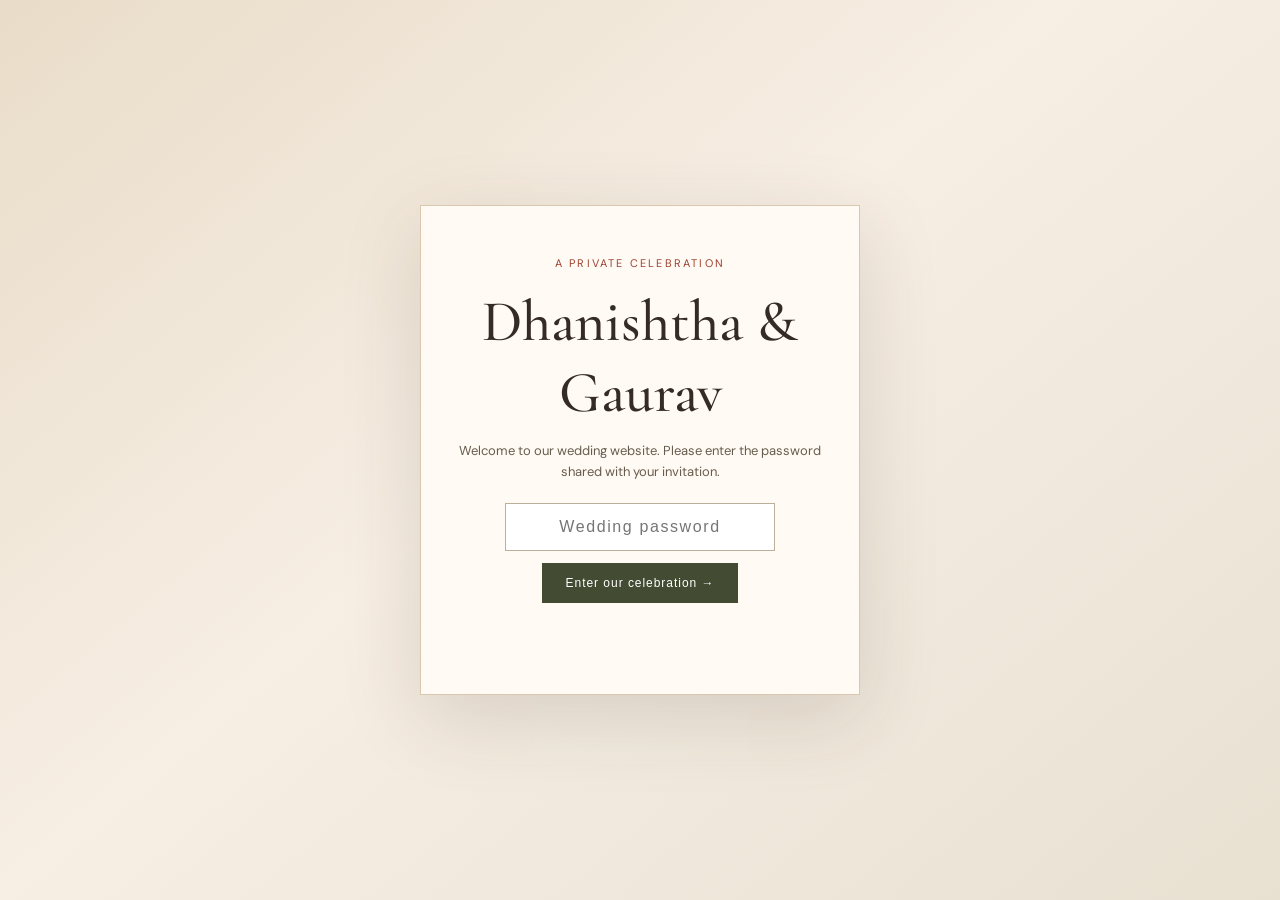
==== commit b8161dda: "Add files via upload" ====
--- a/couples/dhanishtha-gaurav/index.html
+++ b/couples/dhanishtha-gaurav/index.html
@@ -1,93 +1,68 @@
-
 <!doctype html>
 <html lang="en">
 <head>
   <meta charset="utf-8">
   <meta name="viewport" content="width=device-width, initial-scale=1">
-
   <title>Dhanishtha &amp; Gaurav | December 2027</title>
-
-  <meta name="description"
-        content="Join Dhanishtha & Gaurav for their wedding celebrations in Victoria Falls, Zimbabwe · December 2027.">
-
+  <meta name="description" content="Join Dhanishtha & Gaurav for their wedding celebrations in Victoria Falls, Zimbabwe · December 2027.">
   <meta name="theme-color" content="#f6ecdc">
-
-  <!-- WhatsApp / Facebook / Social Preview -->
   <meta property="og:type" content="website">
   <meta property="og:title" content="Dhanishtha &amp; Gaurav">
-  <meta property="og:description"
-        content="December 2027 · Victoria Falls, Zimbabwe · We can't wait to celebrate with you.">
-
-  <meta property="og:url"
-        content="https://ido.planmywedding.com/couples/dhanishtha-gaurav/">
-
-  <meta property="og:image"
-        content="https://ido.planmywedding.com/couples/dhanishtha-gaurav/images/whatsapp-preview.png">
-
+  <meta property="og:description" content="December 2027 · Victoria Falls, Zimbabwe · We can't wait to celebrate with you.">
+  <meta property="og:url" content="https://ido.planmywedding.com/couples/dhanishtha-gaurav/">
+  <meta property="og:image" content="https://ido.planmywedding.com/couples/dhanishtha-gaurav/images/whatsapp-preview.png">
   <meta name="twitter:card" content="summary_large_image">
   <meta name="twitter:title" content="Dhanishtha &amp; Gaurav">
-  <meta name="twitter:description"
-        content="December 2027 · Victoria Falls, Zimbabwe · We can't wait to celebrate with you.">
-  <meta name="twitter:image"
-        content="https://ido.planmywedding.com/couples/dhanishtha-gaurav/images/whatsapp-preview.png">
-
-  <link rel="canonical"
-        href="https://ido.planmywedding.com/couples/dhanishtha-gaurav/">
-
-  <!-- Use the master website assets from the repository root -->
+  <meta name="twitter:description" content="December 2027 · Victoria Falls, Zimbabwe · We can't wait to celebrate with you.">
+  <meta name="twitter:image" content="https://ido.planmywedding.com/couples/dhanishtha-gaurav/images/whatsapp-preview.png">
+  <link rel="canonical" href="https://ido.planmywedding.com/couples/dhanishtha-gaurav/">
   <base href="/">
-
-  <!-- Fonts -->
   <link rel="preconnect" href="https://fonts.googleapis.com">
   <link rel="preconnect" href="https://fonts.gstatic.com" crossorigin>
-
-  <link href="https://fonts.googleapis.com/css2?family=Cormorant+Garamond:wght@400;500;600&family=DM+Sans:wght@400;500;600&family=Great+Vibes&display=swap"
-        rel="stylesheet">
-
-  <!-- Shared wedding website styling -->
+  <link href="https://fonts.googleapis.com/css2?family=Cormorant+Garamond:wght@400;500;600&family=DM+Sans:wght@400;500;600&family=Great+Vibes&display=swap" rel="stylesheet">
   <link rel="stylesheet" href="styles.css">
-
-  <!-- This couple's unique styling -->
-  <link rel="stylesheet"
-        href="couples/dhanishtha-gaurav/theme.css">
-
-  <!-- This couple's wedding information -->
-  <script src="couples/dhanishtha-gaurav/config.js"></script>
-
+  <link rel="stylesheet" href="couples/dhanishtha-gaurav/theme.css?v=20261019-1">
+  <script src="couples/dhanishtha-gaurav/config.js?v=20261019-1"></script>
+  <script src="couples/dhanishtha-gaurav/updates.js?v=20261019-1"></script>
+  <script>window.PMW_CLIENT_SLUG = 'dhanishtha-gaurav';</script>
+</head>
+<body>
+  <div id="dg-gate" role="dialog" aria-modal="true" aria-labelledby="dg-gate-title">
+    <div class="dg-gate-card">
+      <div class="dg-gate-kicker">A private celebration</div>
+      <h1 id="dg-gate-title">Dhanishtha &amp; Gaurav</h1>
+      <p>Welcome to our wedding website. Please enter the password shared with your invitation.</p>
+      <form id="dg-gate-form">
+        <input id="dg-password" type="password" inputmode="numeric" autocomplete="off" placeholder="Wedding password" aria-label="Wedding password" required>
+        <button type="submit">Enter our celebration →</button>
+      </form>
+      <p id="dg-gate-error" role="alert"></p>
+    </div>
+  </div>
+  <div id="dg-site" hidden>
+    <div class="topline"></div>
+    <nav class="nav" aria-label="Wedding navigation"><div class="nav-inner"><a class="brand" href="#home" id="brand">Our Wedding</a><div class="links" id="links"></div></div></nav>
+    <main id="app"></main>
+    <footer><strong id="footer-names"></strong><div>Made with love</div><div class="pmw-credit"><span>Wedding website by</span> <a href="https://planmywedding.com/" target="_blank" rel="noopener noreferrer">Plan My Wedding Africa ↗</a></div></footer>
+  </div>
   <script>
-    window.PMW_CLIENT_SLUG = "dhanishtha-gaurav";
+    (() => {
+      // Invitation-level access gate only; not secure protection of public GitHub files.
+      const gate = document.getElementById('dg-gate');
+      const site = document.getElementById('dg-site');
+      const unlock = () => {gate.hidden=true;site.hidden=false;};
+      if (sessionStorage.getItem('dg-wedding-unlocked') === 'yes') unlock();
+      document.getElementById('dg-gate-form').addEventListener('submit', e => {
+        e.preventDefault();
+        if (document.getElementById('dg-password').value.trim() === '121527') {
+          sessionStorage.setItem('dg-wedding-unlocked','yes');
+          document.getElementById('dg-gate-error').textContent='';
+          unlock();
+        } else document.getElementById('dg-gate-error').textContent='Incorrect password. Please try again.';
+      });
+    })();
   </script>
-</head>
-
-<body>
-
-  <div class="topline"></div>
-
-  <nav class="nav" aria-label="Wedding navigation">
-    <div class="nav-inner">
-      <a class="brand" href="#home" id="brand">Our Wedding</a>
-      <div class="links" id="links"></div>
-    </div>
-  </nav>
-
-  <main id="app"></main>
-
-  <footer>
-    <strong id="footer-names"></strong>
-    <div>Made with love</div>
-
-    <div class="pmw-credit">
-      <span>Wedding website by</span>
-      <a href="https://planmywedding.com/"
-         target="_blank"
-         rel="noopener noreferrer">
-        Plan My Wedding Africa ↗
-      </a>
-    </div>
-  </footer>
-
-  <!-- Shared website functionality -->
-  <script src="script.js"></script>
-
+  <script src="script.js?v=20261019-1"></script>
+  <script src="couples/dhanishtha-gaurav/enhancements.js?v=20261019-1"></script>
 </body>
 </html>
